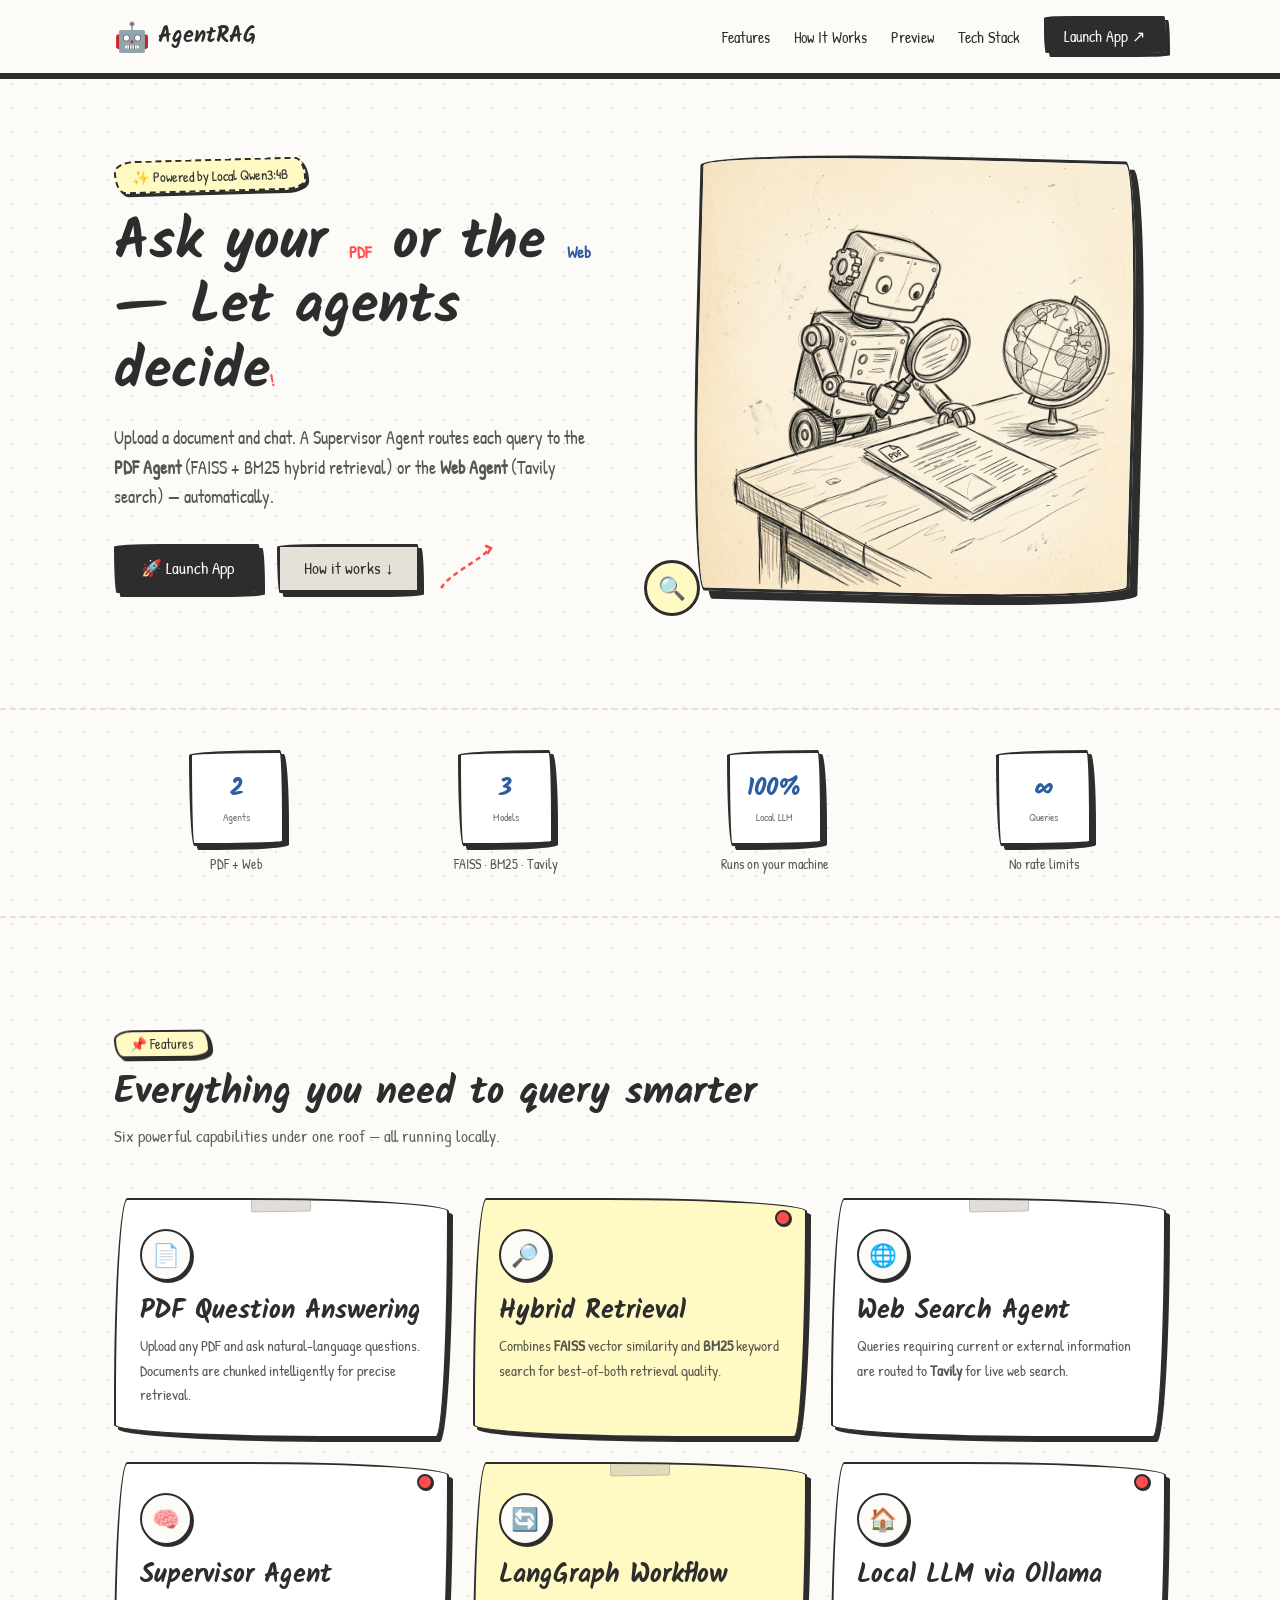
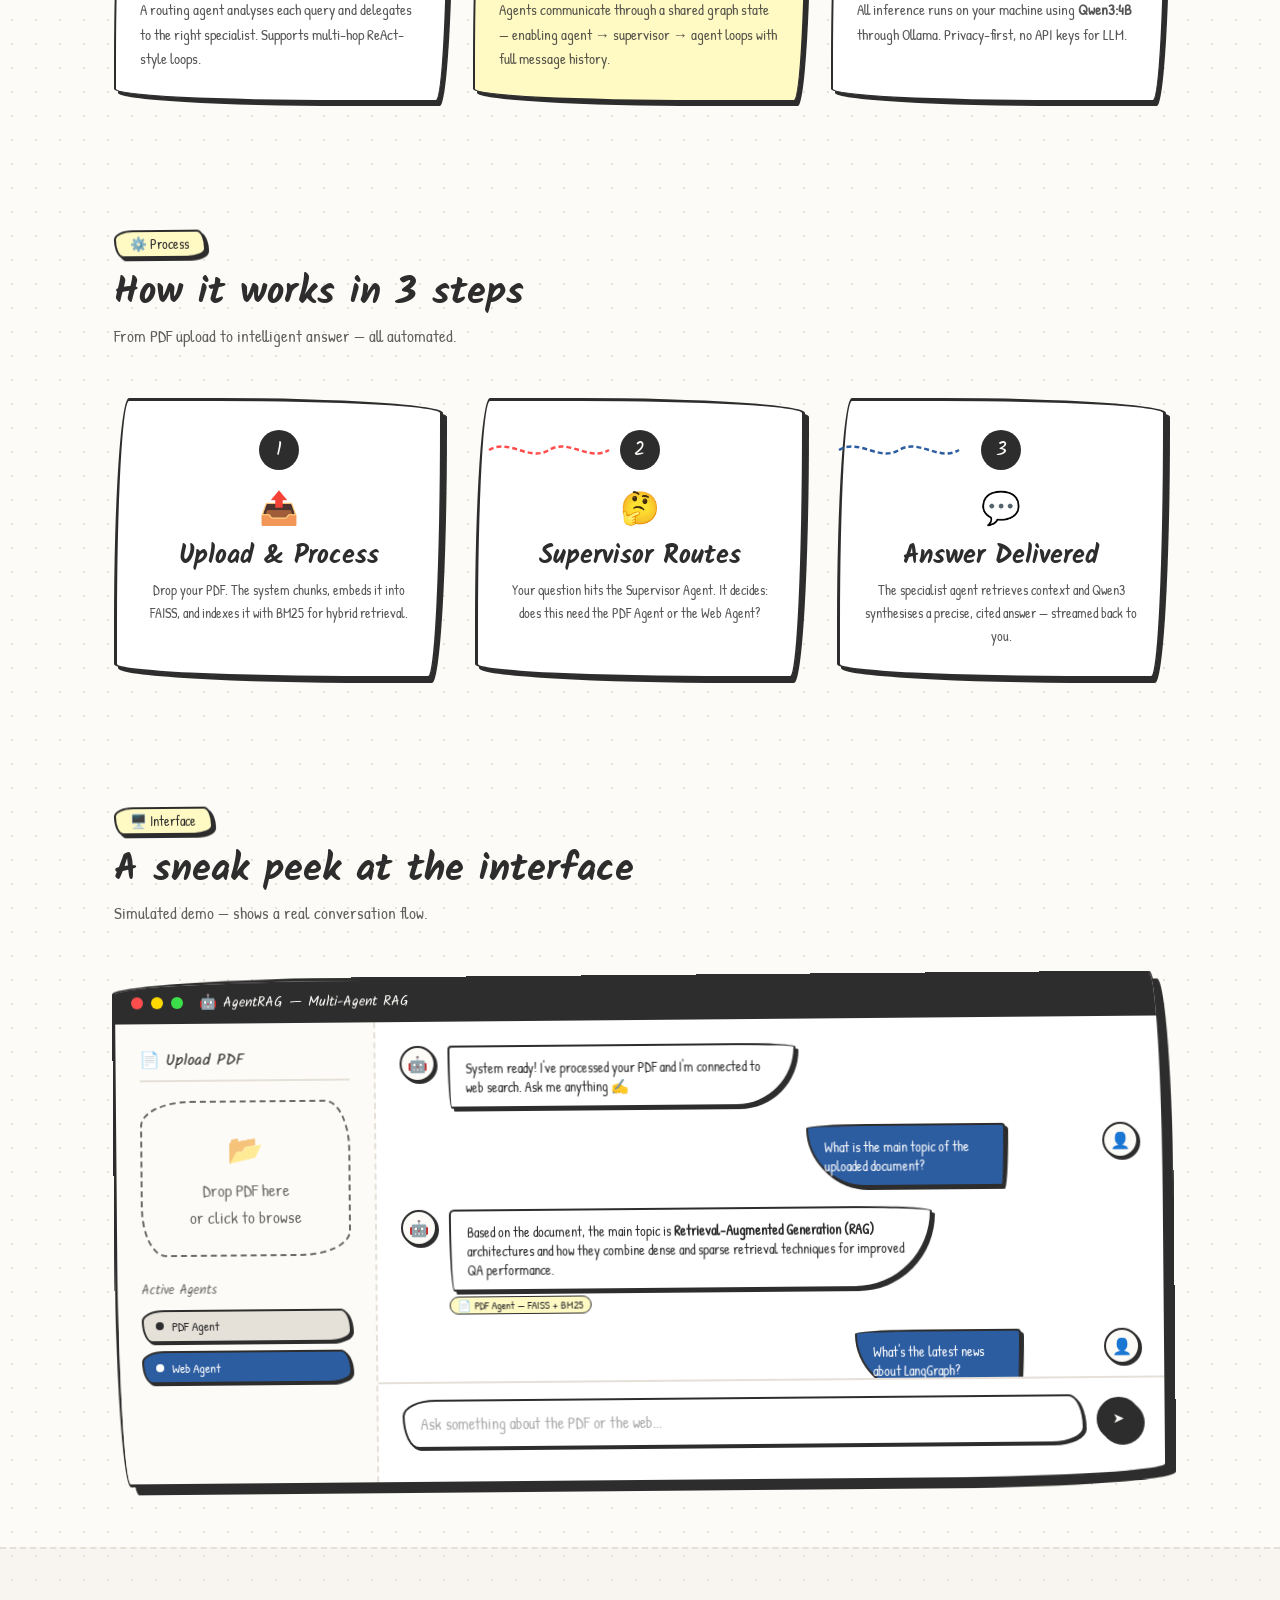
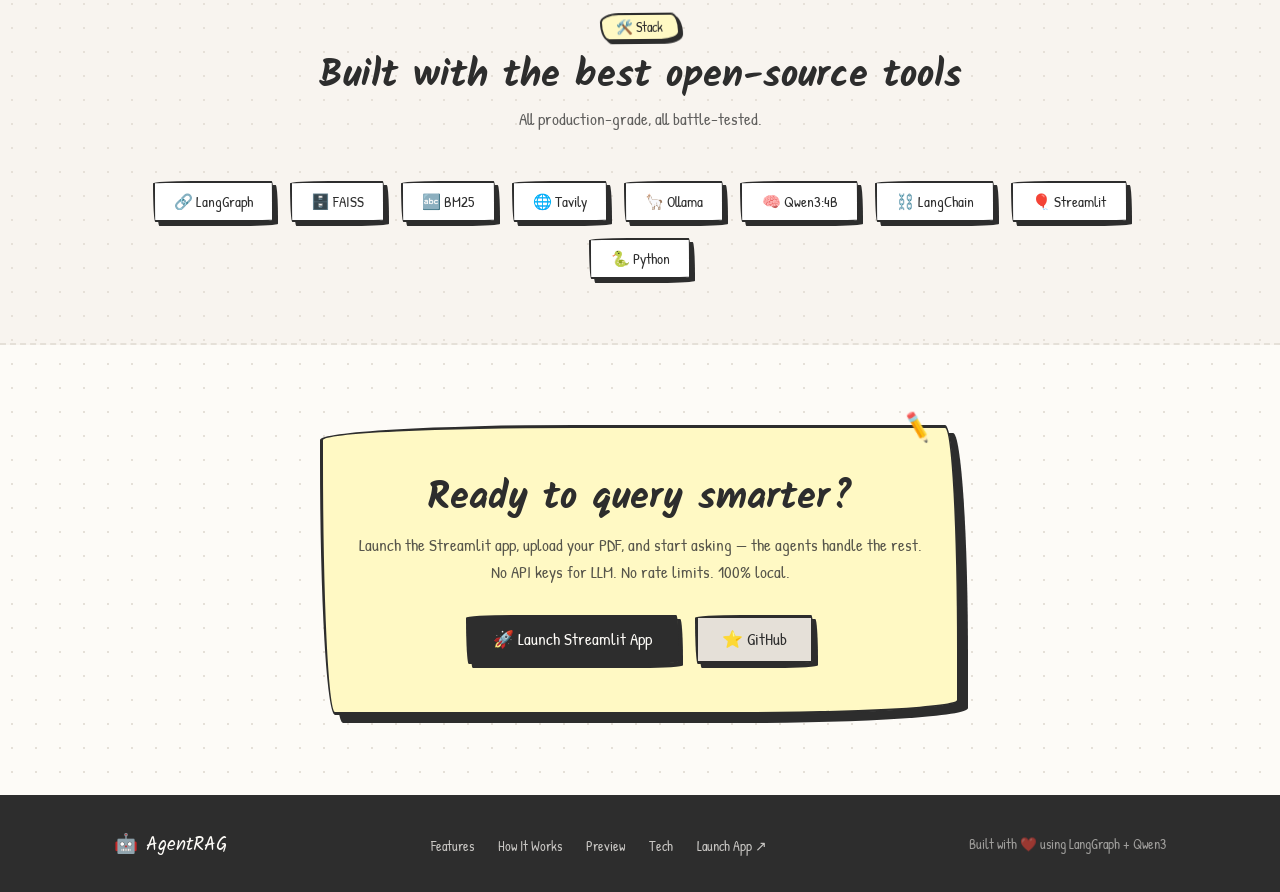
==== frontend/index.html @ d9d06c6b "adding frontend" ====
<!DOCTYPE html>
<html lang="en">
<head>
  <meta charset="UTF-8" />
  <meta name="viewport" content="width=device-width, initial-scale=1.0" />
  <title>Multi-Agent RAG — Ask Your PDF or the Web</title>
  <meta name="description" content="A multi-agent RAG system that routes your questions to a PDF Agent or Web Agent — powered by LangGraph, FAISS, BM25, Tavily, and Qwen3 running locally." />
  <link rel="icon" href="data:image/svg+xml,<svg xmlns=%22http://www.w3.org/2000/svg%22 viewBox=%220 0 100 100%22><text y=%22.9em%22 font-size=%2290%22>🤖</text></svg>" />
  <link rel="stylesheet" href="styles.css" />
</head>
<body>

  <!-- =====================================================
       NAV
  ====================================================== -->
  <header class="nav" role="banner">
    <div class="container">
      <div class="nav-inner">
        <a href="#" class="nav-logo" aria-label="Multi-Agent RAG home">
          <span class="nav-logo-icon" aria-hidden="true">🤖</span>
          <span class="nav-logo-text">AgentRAG</span>
        </a>

        <nav aria-label="Main navigation">
          <ul class="nav-links">
            <li><a href="#features">Features</a></li>
            <li><a href="#how-it-works">How It Works</a></li>
            <li><a href="#preview">Preview</a></li>
            <li><a href="#tech">Tech Stack</a></li>
            <li>
              <a href="http://localhost:8501" id="nav-launch-btn" class="nav-cta" target="_blank" rel="noopener">
                Launch App ↗
              </a>
            </li>
          </ul>
        </nav>
      </div>
    </div>
  </header>

  <main>

    <!-- =====================================================
         HERO
    ====================================================== -->
    <section class="hero" aria-labelledby="hero-heading">
      <div class="container">
        <div class="hero-grid">

          <!-- Left: Text -->
          <div>
            <div class="hero-badge" aria-label="Badge: Powered by Local LLM">
              ✨ Powered by Local Qwen3:4B
            </div>

            <h1 class="hero-title" id="hero-heading">
              Ask your
              <span class="accent-word">PDF</span>
              or the
              <span class="secondary-word">Web</span>
              — Let agents decide<span style="display:inline-block;transform:rotate(-10deg);color:var(--accent)">!</span>
            </h1>

            <p class="hero-subtitle">
              Upload a document and chat. A Supervisor Agent routes each query to the
              <strong>PDF Agent</strong> (FAISS + BM25 hybrid retrieval) or the
              <strong>Web Agent</strong> (Tavily search) — automatically.
            </p>

            <div class="hero-actions">
              <a href="http://localhost:8501" id="hero-launch-btn" class="btn btn-primary" target="_blank" rel="noopener">
                🚀 Launch App
              </a>
              <a href="#how-it-works" class="btn btn-secondary" id="hero-learn-btn">
                How it works ↓
              </a>

              <!-- Dashed arrow decoration (desktop only) -->
              <svg class="hero-arrow" width="60" height="50" viewBox="0 0 60 50" fill="none" aria-hidden="true">
                <path d="M5 45 C 15 30, 40 20, 55 5" stroke="#ff4d4d" stroke-width="2.5" stroke-dasharray="5 4" fill="none"/>
                <path d="M50 3 L55 5 L52 10" stroke="#ff4d4d" stroke-width="2.5" fill="none" stroke-linecap="round"/>
              </svg>
            </div>
          </div>

          <!-- Right: Illustration -->
          <div class="hero-img-wrap">
            <img
              src="assets/hero.jpg"
              alt="Sketch of a robot reading a PDF document next to a globe — representing the PDF and Web agents"
              class="hero-img"
              width="440"
              height="440"
              loading="eager"
            />
            <div class="hero-bounce" aria-hidden="true">🔍</div>
          </div>

        </div>
      </div>
    </section>

    <!-- =====================================================
         STATS
    ====================================================== -->
    <section class="stats-bar" aria-label="Key stats">
      <div class="container">
        <div class="stats-grid">

          <div class="stat-item">
            <div class="stat-bubble">
              <span class="stat-num">2</span>
              <span class="stat-label">Agents</span>
            </div>
            <p class="stat-desc">PDF + Web</p>
          </div>

          <div class="stat-item">
            <div class="stat-bubble">
              <span class="stat-num">3</span>
              <span class="stat-label">Models</span>
            </div>
            <p class="stat-desc">FAISS · BM25 · Tavily</p>
          </div>

          <div class="stat-item">
            <div class="stat-bubble">
              <span class="stat-num">100%</span>
              <span class="stat-label">Local LLM</span>
            </div>
            <p class="stat-desc">Runs on your machine</p>
          </div>

          <div class="stat-item">
            <div class="stat-bubble">
              <span class="stat-num">∞</span>
              <span class="stat-label">Queries</span>
            </div>
            <p class="stat-desc">No rate limits</p>
          </div>

        </div>
      </div>
    </section>

    <!-- =====================================================
         FEATURES
    ====================================================== -->
    <section class="features" id="features" aria-labelledby="features-heading">
      <div class="container">
        <div class="section-tag">📌 Features</div>
        <h2 class="section-heading" id="features-heading">Everything you need to query smarter</h2>
        <p class="section-sub">Six powerful capabilities under one roof — all running locally.</p>

        <div class="features-grid">

          <!-- Card 1: tape -->
          <article class="feature-card" id="feature-pdf">
            <div class="tape" aria-hidden="true"></div>
            <div class="feature-icon-wrap" aria-hidden="true">📄</div>
            <h3 class="feature-title">PDF Question Answering</h3>
            <p class="feature-desc">
              Upload any PDF and ask natural-language questions.
              Documents are chunked intelligently for precise retrieval.
            </p>
          </article>

          <!-- Card 2: tack, postit -->
          <article class="feature-card postit-card" id="feature-hybrid">
            <div class="tack" aria-hidden="true"></div>
            <div class="feature-icon-wrap" aria-hidden="true">🔎</div>
            <h3 class="feature-title">Hybrid Retrieval</h3>
            <p class="feature-desc">
              Combines <strong>FAISS</strong> vector similarity and
              <strong>BM25</strong> keyword search for best-of-both retrieval quality.
            </p>
          </article>

          <!-- Card 3: tape -->
          <article class="feature-card" id="feature-web">
            <div class="tape" aria-hidden="true"></div>
            <div class="feature-icon-wrap" aria-hidden="true">🌐</div>
            <h3 class="feature-title">Web Search Agent</h3>
            <p class="feature-desc">
              Queries requiring current or external information are routed to
              <strong>Tavily</strong> for live web search.
            </p>
          </article>

          <!-- Card 4: tack -->
          <article class="feature-card" id="feature-supervisor">
            <div class="tack" aria-hidden="true"></div>
            <div class="feature-icon-wrap" aria-hidden="true">🧠</div>
            <h3 class="feature-title">Supervisor Agent</h3>
            <p class="feature-desc">
              A routing agent analyses each query and delegates to the right specialist.
              Supports multi-hop ReAct-style loops.
            </p>
          </article>

          <!-- Card 5: tape, postit -->
          <article class="feature-card postit-card" id="feature-langgraph">
            <div class="tape" aria-hidden="true"></div>
            <div class="feature-icon-wrap" aria-hidden="true">🔄</div>
            <h3 class="feature-title">LangGraph Workflow</h3>
            <p class="feature-desc">
              Agents communicate through a shared graph state — enabling agent → supervisor → agent loops with full message history.
            </p>
          </article>

          <!-- Card 6: tack -->
          <article class="feature-card" id="feature-local">
            <div class="tack" aria-hidden="true"></div>
            <div class="feature-icon-wrap" aria-hidden="true">🏠</div>
            <h3 class="feature-title">Local LLM via Ollama</h3>
            <p class="feature-desc">
              All inference runs on your machine using <strong>Qwen3:4B</strong> through Ollama.
              Privacy-first, no API keys for LLM.
            </p>
          </article>

        </div>
      </div>
    </section>

    <!-- =====================================================
         HOW IT WORKS
    ====================================================== -->
    <section class="how-it-works" id="how-it-works" aria-labelledby="hiw-heading">
      <div class="container">
        <div class="section-tag">⚙️ Process</div>
        <h2 class="section-heading" id="hiw-heading">How it works in 3 steps</h2>
        <p class="section-sub">From PDF upload to intelligent answer — all automated.</p>

        <div style="position:relative;">

          <!-- SVG squiggle connectors (desktop) -->
          <svg class="steps-connector" style="position:absolute;top:38px;left:calc(33.33% + 24px);width:calc(33.33% - 48px);height:28px;overflow:visible;z-index:5;" aria-hidden="true">
            <path d="M0,14 C20,2 40,26 60,14 C80,2 100,26 120,14" stroke="#ff4d4d" stroke-width="2.5" fill="none" stroke-dasharray="5 3" />
          </svg>
          <svg class="steps-connector" style="position:absolute;top:38px;left:calc(66.66% + 24px);width:calc(33.33% - 48px);height:28px;overflow:visible;z-index:5;" aria-hidden="true">
            <path d="M0,14 C20,2 40,26 60,14 C80,2 100,26 120,14" stroke="#2d5da1" stroke-width="2.5" fill="none" stroke-dasharray="5 3" />
          </svg>

          <div class="steps-grid">

            <article class="step-card" id="step-1">
              <div class="step-num">1</div>
              <div class="step-icon" aria-hidden="true">📤</div>
              <h3 class="step-title">Upload & Process</h3>
              <p class="step-desc">
                Drop your PDF. The system chunks, embeds it into FAISS, and indexes it with BM25 for hybrid retrieval.
              </p>
            </article>

            <article class="step-card" id="step-2">
              <div class="step-num">2</div>
              <div class="step-icon" aria-hidden="true">🤔</div>
              <h3 class="step-title">Supervisor Routes</h3>
              <p class="step-desc">
                Your question hits the Supervisor Agent. It decides: does this need the PDF Agent or the Web Agent?
              </p>
            </article>

            <article class="step-card" id="step-3">
              <div class="step-num">3</div>
              <div class="step-icon" aria-hidden="true">💬</div>
              <h3 class="step-title">Answer Delivered</h3>
              <p class="step-desc">
                The specialist agent retrieves context and Qwen3 synthesises a precise, cited answer — streamed back to you.
              </p>
            </article>

          </div>
        </div>
      </div>
    </section>

    <!-- =====================================================
         APP PREVIEW (interactive chat demo)
    ====================================================== -->
    <section class="app-preview" id="preview" aria-labelledby="preview-heading">
      <div class="container">
        <div class="section-tag">🖥️ Interface</div>
        <h2 class="section-heading" id="preview-heading">A sneak peek at the interface</h2>
        <p class="section-sub">Simulated demo — shows a real conversation flow.</p>

        <div class="app-window" role="img" aria-label="App interface preview showing sidebar and chat area">

          <!-- Titlebar -->
          <div class="app-titlebar" aria-hidden="true">
            <div class="titlebar-dot red"></div>
            <div class="titlebar-dot yellow"></div>
            <div class="titlebar-dot green"></div>
            <span class="titlebar-label">🤖 AgentRAG — Multi-Agent RAG</span>
          </div>

          <!-- Body -->
          <div class="app-body">

            <!-- Sidebar -->
            <aside class="app-sidebar" aria-label="Sidebar">
              <div class="sidebar-heading">📄 Upload PDF</div>

              <div class="upload-zone" id="demo-upload-zone" role="button" tabindex="0" aria-label="Upload PDF demo zone">
                <span class="upload-zone-icon">📂</span>
                <span>Drop PDF here<br/>or click to browse</span>
              </div>

              <div style="margin-top:0.5rem;">
                <p style="font-size:0.8rem;opacity:0.7;margin-bottom:0.5rem;font-family:var(--font-heading);">Active Agents</p>
                <div class="agent-badge active" id="agent-pdf-badge">
                  <div class="agent-dot"></div> PDF Agent
                </div>
                <div class="agent-badge" id="agent-web-badge" style="margin-top:0.5rem;">
                  <div class="agent-dot"></div> Web Agent
                </div>
              </div>
            </aside>

            <!-- Chat -->
            <div class="chat-area">
              <div class="chat-messages" id="demo-chat-messages" aria-live="polite" aria-label="Demo chat messages">

                <!-- Static demo messages -->
                <div class="msg">
                  <div class="msg-avatar" aria-hidden="true">🤖</div>
                  <div>
                    <div class="msg-bubble">
                      System ready! I've processed your PDF and I'm connected to web search. Ask me anything ✍️
                    </div>
                  </div>
                </div>

                <div class="msg user-msg">
                  <div class="msg-avatar" aria-hidden="true">👤</div>
                  <div>
                    <div class="msg-bubble">What is the main topic of the uploaded document?</div>
                  </div>
                </div>

                <div class="msg" id="demo-reply-1">
                  <div class="msg-avatar" aria-hidden="true">🤖</div>
                  <div>
                    <div class="msg-bubble">
                      Based on the document, the main topic is <strong>Retrieval-Augmented Generation (RAG)</strong> architectures and how they combine dense and sparse retrieval techniques for improved QA performance.
                    </div>
                    <div class="msg-agent-tag">📄 PDF Agent — FAISS + BM25</div>
                  </div>
                </div>

                <div class="msg user-msg">
                  <div class="msg-avatar" aria-hidden="true">👤</div>
                  <div>
                    <div class="msg-bubble">What's the latest news about LangGraph?</div>
                  </div>
                </div>

                <div class="msg" id="demo-reply-2">
                  <div class="msg-avatar" aria-hidden="true">🤖</div>
                  <div>
                    <div class="msg-bubble" id="typing-bubble">
                      <span class="typing-dot"></span>
                      <span class="typing-dot"></span>
                      <span class="typing-dot"></span>
                    </div>
                  </div>
                </div>

              </div>

              <!-- Chat input -->
              <div class="chat-input-area">
                <input
                  id="demo-chat-input"
                  class="input"
                  type="text"
                  placeholder="Ask something about the PDF or the web..."
                  aria-label="Demo chat input"
                  autocomplete="off"
                />
                <button class="btn btn-primary btn-icon btn-sm" id="demo-send-btn" aria-label="Send message">
                  ➤
                </button>
              </div>
            </div>
          </div>

        </div>
      </div>
    </section>

    <!-- =====================================================
         TECH STACK
    ====================================================== -->
    <section class="tech-stack" id="tech" aria-labelledby="tech-heading">
      <div class="container" style="text-align:center;">
        <div class="section-tag">🛠️ Stack</div>
        <h2 class="section-heading" id="tech-heading">Built with the best open-source tools</h2>
        <p class="section-sub">All production-grade, all battle-tested.</p>

        <div class="tech-pills" role="list" aria-label="Technology stack">
          <div class="tech-pill" role="listitem" id="tech-langgraph">🔗 LangGraph</div>
          <div class="tech-pill" role="listitem" id="tech-faiss">🗄️ FAISS</div>
          <div class="tech-pill" role="listitem" id="tech-bm25">🔤 BM25</div>
          <div class="tech-pill" role="listitem" id="tech-tavily">🌐 Tavily</div>
          <div class="tech-pill" role="listitem" id="tech-ollama">🦙 Ollama</div>
          <div class="tech-pill" role="listitem" id="tech-qwen">🧠 Qwen3:4B</div>
          <div class="tech-pill" role="listitem" id="tech-langchain">⛓️ LangChain</div>
          <div class="tech-pill" role="listitem" id="tech-streamlit">🎈 Streamlit</div>
          <div class="tech-pill" role="listitem" id="tech-python">🐍 Python</div>
        </div>
      </div>
    </section>

    <!-- =====================================================
         CTA
    ====================================================== -->
    <section class="cta-section" id="cta" aria-labelledby="cta-heading">
      <div class="container" style="display:flex;justify-content:center;">
        <div class="cta-box">
          <div class="cta-scribble" aria-hidden="true">✏️</div>
          <h2 id="cta-heading">Ready to query smarter?</h2>
          <p>
            Launch the Streamlit app, upload your PDF, and start asking — the agents handle the rest.
            No API keys for LLM. No rate limits. 100% local.
          </p>
          <div style="display:flex;gap:1rem;flex-wrap:wrap;justify-content:center;">
            <a href="http://localhost:8501" id="cta-launch-btn" class="btn btn-primary" target="_blank" rel="noopener">
              🚀 Launch Streamlit App
            </a>
            <a href="https://github.com" id="cta-github-btn" class="btn btn-secondary" target="_blank" rel="noopener">
              ⭐ GitHub
            </a>
          </div>
        </div>
      </div>
    </section>

  </main>

  <!-- =====================================================
       FOOTER
  ====================================================== -->
  <footer class="footer" role="contentinfo">
    <div class="container">
      <div class="footer-inner">
        <a href="#" class="footer-brand">🤖 AgentRAG</a>

        <ul class="footer-links" aria-label="Footer navigation">
          <li><a href="#features">Features</a></li>
          <li><a href="#how-it-works">How It Works</a></li>
          <li><a href="#preview">Preview</a></li>
          <li><a href="#tech">Tech</a></li>
          <li><a href="http://localhost:8501" target="_blank" rel="noopener">Launch App ↗</a></li>
        </ul>

        <p class="footer-copy">Built with ❤️ using LangGraph + Qwen3</p>
      </div>
    </div>
  </footer>

  <script src="app.js"></script>
</body>
</html>
---- frontend/styles.css ----
/* ============================================================
   MULTI-AGENT RAG — Hand-Drawn Design System
   styles.css
   ============================================================ */

@import url('https://fonts.googleapis.com/css2?family=Kalam:wght@400;700&family=Patrick+Hand&display=swap');

/* ============================================================
   Design Tokens
   ============================================================ */
:root {
  --bg:           #fdfbf7;
  --fg:           #2d2d2d;
  --muted:        #e5e0d8;
  --accent:       #ff4d4d;
  --border:       #2d2d2d;
  --secondary:    #2d5da1;
  --postit:       #fff9c4;
  --white:        #ffffff;
  --shadow-sm:    4px 4px 0px 0px #2d2d2d;
  --shadow-md:    6px 6px 0px 0px #2d2d2d;
  --shadow-lg:    8px 8px 0px 0px #2d2d2d;
  --shadow-blue:  4px 4px 0px 0px #2d5da1;
  --radius-wobbly: 255px 15px 225px 15px / 15px 225px 15px 255px;
  --radius-wobbly-md: 15px 225px 15px 255px / 225px 15px 255px 15px;
  --radius-wobbly-alt: 50px 25px 50px 25px / 25px 50px 25px 50px;
  --font-heading: 'Kalam', cursive;
  --font-body:    'Patrick Hand', cursive;
  --transition:   transform 100ms ease, box-shadow 100ms ease, background-color 100ms ease;
}

/* ============================================================
   Reset & Base
   ============================================================ */
*, *::before, *::after {
  box-sizing: border-box;
  margin: 0;
  padding: 0;
}

html { scroll-behavior: smooth; }

body {
  font-family: var(--font-body);
  background-color: var(--bg);
  background-image: radial-gradient(#e5e0d8 1px, transparent 1px);
  background-size: 24px 24px;
  color: var(--fg);
  min-height: 100vh;
  overflow-x: hidden;
}

/* ============================================================
   Typography
   ============================================================ */
h1, h2, h3, h4 {
  font-family: var(--font-heading);
  font-weight: 700;
  line-height: 1.15;
  color: var(--fg);
}

h1 { font-size: clamp(2.2rem, 5vw, 3.5rem); }
h2 { font-size: clamp(1.6rem, 3.5vw, 2.4rem); }
h3 { font-size: clamp(1.2rem, 2.5vw, 1.6rem); }

p, input, textarea, button, label, span {
  font-family: var(--font-body);
  font-size: 1.05rem;
  line-height: 1.6;
}

/* ============================================================
   Layout
   ============================================================ */
.container {
  max-width: 1100px;
  margin: 0 auto;
  padding: 0 1.5rem;
}

/* ============================================================
   Navigation
   ============================================================ */
.nav {
  position: sticky;
  top: 0;
  z-index: 100;
  background: var(--bg);
  border-bottom: 3px solid var(--border);
  box-shadow: 0 3px 0 0 var(--border);
  padding: 0.85rem 0;
}

.nav-inner {
  display: flex;
  align-items: center;
  justify-content: space-between;
  gap: 1rem;
}

.nav-logo {
  display: flex;
  align-items: center;
  gap: 0.5rem;
  text-decoration: none;
}

.nav-logo-icon {
  font-size: 1.8rem;
  display: inline-block;
  animation: wobble 3s ease-in-out infinite;
}

.nav-logo-text {
  font-family: var(--font-heading);
  font-size: 1.4rem;
  font-weight: 700;
  color: var(--fg);
}

.nav-links {
  display: flex;
  align-items: center;
  gap: 1.5rem;
  list-style: none;
}

.nav-links a {
  font-family: var(--font-body);
  color: var(--fg);
  text-decoration: none;
  font-size: 1rem;
  position: relative;
  padding-bottom: 2px;
  transition: color 100ms ease;
}

.nav-links a::after {
  content: '';
  position: absolute;
  bottom: 0;
  left: 0;
  width: 0;
  height: 2px;
  background: var(--accent);
  transition: width 150ms ease;
  border-radius: 2px;
}

.nav-links a:hover { color: var(--accent); }
.nav-links a:hover::after { width: 100%; }

.nav-cta {
  background: var(--fg);
  color: var(--bg) !important;
  border: 3px solid var(--fg);
  border-radius: var(--radius-wobbly);
  padding: 0.4rem 1.1rem;
  font-family: var(--font-body);
  cursor: pointer;
  box-shadow: var(--shadow-sm);
  transition: var(--transition);
  text-decoration: none;
  font-size: 0.95rem;
}

.nav-cta:hover {
  background: var(--accent) !important;
  color: var(--white) !important;
  border-color: var(--accent);
  box-shadow: 2px 2px 0px 0px var(--fg) !important;
  transform: translate(2px, 2px);
}

/* ============================================================
   Hero Section
   ============================================================ */
.hero {
  padding: 5rem 0 4rem;
  position: relative;
  overflow: hidden;
}

.hero-grid {
  display: grid;
  grid-template-columns: 1fr 1fr;
  align-items: center;
  gap: 3rem;
}

.hero-badge {
  display: inline-block;
  background: var(--postit);
  border: 2px dashed var(--fg);
  border-radius: var(--radius-wobbly-alt);
  padding: 0.3rem 1rem;
  font-size: 0.9rem;
  transform: rotate(-1.5deg);
  margin-bottom: 1.2rem;
  box-shadow: 3px 3px 0px 0px var(--fg);
}

.hero-title { margin-bottom: 1.2rem; }

.hero-title .accent-word {
  color: var(--accent);
  display: inline-block;
  transform: rotate(-1deg);
}

.hero-title .secondary-word {
  color: var(--secondary);
  display: inline-block;
  transform: rotate(0.5deg);
}

.hero-subtitle {
  font-size: 1.15rem;
  opacity: 0.8;
  margin-bottom: 2rem;
  max-width: 480px;
}

.hero-actions {
  display: flex;
  gap: 1rem;
  flex-wrap: wrap;
  align-items: center;
  position: relative;
}

.hero-img-wrap {
  position: relative;
  display: flex;
  justify-content: center;
}

.hero-img {
  width: 100%;
  max-width: 440px;
  border: 3px solid var(--fg);
  border-radius: var(--radius-wobbly);
  box-shadow: var(--shadow-lg);
  transform: rotate(1.5deg);
  transition: transform 300ms ease;
}

.hero-img:hover { transform: rotate(0deg) scale(1.02); }

.hero-bounce {
  position: absolute;
  bottom: -20px;
  left: -20px;
  width: 56px;
  height: 56px;
  background: var(--postit);
  border: 3px solid var(--fg);
  border-radius: 50%;
  animation: bounce 3s ease-in-out infinite;
  display: none;
  font-size: 1.4rem;
  align-items: center;
  justify-content: center;
}

@media (min-width: 768px) {
  .hero-bounce {
    display: flex;
  }
}

/* ============================================================
   Stats Bar
   ============================================================ */
.stats-bar {
  padding: 2.5rem 0;
  border-top: 2px dashed var(--muted);
  border-bottom: 2px dashed var(--muted);
  margin: 3rem 0;
}

.stats-grid {
  display: grid;
  grid-template-columns: repeat(2, 1fr);
  gap: 1.5rem;
}

@media (min-width: 640px) {
  .stats-grid { grid-template-columns: repeat(4, 1fr); }
}

.stat-item { text-align: center; }

.stat-bubble {
  display: inline-flex;
  flex-direction: column;
  align-items: center;
  justify-content: center;
  width: 96px;
  height: 96px;
  background: var(--white);
  border: 3px solid var(--fg);
  border-radius: 255px 15px 200px 15px / 15px 200px 15px 255px;
  box-shadow: var(--shadow-sm);
  margin-bottom: 0.5rem;
  transition: var(--transition);
}

.stat-bubble:hover {
  transform: translate(2px, 2px);
  box-shadow: 2px 2px 0px 0px var(--fg);
}

.stat-num {
  font-family: var(--font-heading);
  font-size: 1.5rem;
  font-weight: 700;
  color: var(--secondary);
}

.stat-label { font-size: 0.7rem; opacity: 0.65; }
.stat-desc  { font-size: 0.85rem; opacity: 0.8; }

/* ============================================================
   Sections Common
   ============================================================ */
.features, .how-it-works, .app-preview, .cta-section { padding: 4rem 0; }

.section-tag {
  display: inline-block;
  background: var(--postit);
  border: 2px solid var(--fg);
  border-radius: var(--radius-wobbly-alt);
  padding: 0.2rem 0.9rem;
  font-size: 0.85rem;
  transform: rotate(-0.5deg);
  margin-bottom: 0.8rem;
  box-shadow: 3px 3px 0 0 var(--fg);
}

.section-heading { margin-bottom: 0.5rem; }
.section-sub { opacity: 0.75; font-size: 1.05rem; margin-bottom: 3rem; }

/* ============================================================
   Feature Cards
   ============================================================ */
.features-grid {
  display: grid;
  grid-template-columns: 1fr;
  gap: 1.5rem;
}

@media (min-width: 640px) { .features-grid { grid-template-columns: repeat(2, 1fr); } }
@media (min-width: 900px) { .features-grid { grid-template-columns: repeat(3, 1fr); } }

.feature-card {
  background: var(--white);
  border: 2px solid var(--fg);
  border-radius: var(--radius-wobbly-md);
  padding: 1.8rem 1.5rem;
  box-shadow: var(--shadow-sm);
  position: relative;
  transition: var(--transition);
  overflow: hidden;
}

.feature-card:nth-child(even) { transform: rotate(0.5deg); }
.feature-card:nth-child(odd)  { transform: rotate(-0.5deg); }

.feature-card:hover {
  transform: rotate(0deg) translate(-2px, -2px);
  box-shadow: var(--shadow-md);
}

.tape {
  position: absolute;
  top: -6px;
  left: 50%;
  transform: translateX(-50%) rotate(-1deg);
  width: 60px;
  height: 18px;
  background: rgba(200, 195, 185, 0.55);
  border: 1px solid rgba(45, 45, 45, 0.2);
  border-radius: 2px;
  pointer-events: none;
}

.tack {
  position: absolute;
  top: 10px;
  right: 14px;
  width: 16px;
  height: 16px;
  background: var(--accent);
  border: 2px solid var(--fg);
  border-radius: 50%;
  box-shadow: 1px 1px 0 0 var(--fg);
}

.feature-icon-wrap {
  display: inline-flex;
  align-items: center;
  justify-content: center;
  width: 52px;
  height: 52px;
  border: 2px solid var(--fg);
  border-radius: 50%;
  margin-bottom: 1rem;
  background: var(--bg);
  box-shadow: 2px 2px 0 0 var(--fg);
  font-size: 1.4rem;
}

.feature-card.postit-card { background: var(--postit); }

.feature-title { margin-bottom: 0.5rem; }
.feature-desc  { font-size: 0.95rem; opacity: 0.8; }

/* ============================================================
   How It Works — Steps
   ============================================================ */
.steps-grid {
  display: grid;
  grid-template-columns: 1fr;
  gap: 2rem;
  position: relative;
}

@media (min-width: 768px) {
  .steps-grid { grid-template-columns: repeat(3, 1fr); }
}

.step-card {
  background: var(--white);
  border: 3px solid var(--fg);
  border-radius: 15px 225px 15px 255px / 225px 15px 255px 15px;
  padding: 1.8rem 1.5rem;
  box-shadow: var(--shadow-sm);
  text-align: center;
  transition: var(--transition);
}

.step-card:hover {
  transform: translateY(-3px);
  box-shadow: var(--shadow-md);
}

.step-num {
  display: inline-flex;
  align-items: center;
  justify-content: center;
  width: 40px;
  height: 40px;
  background: var(--fg);
  color: var(--bg);
  font-family: var(--font-heading);
  font-size: 1.2rem;
  border-radius: 50%;
  margin-bottom: 1rem;
}

.step-icon  { font-size: 2rem; margin-bottom: 0.8rem; }
.step-title { margin-bottom: 0.4rem; }
.step-desc  { font-size: 0.9rem; opacity: 0.8; }

/* Step connector SVG */
.steps-connector {
  display: none;
}

@media (min-width: 768px) {
  .steps-connector { display: block; }
}

/* ============================================================
   App Preview / Chat Demo
   ============================================================ */
.app-window {
  background: var(--white);
  border: 3px solid var(--fg);
  border-radius: var(--radius-wobbly);
  box-shadow: var(--shadow-lg);
  overflow: hidden;
  transform: rotate(-0.5deg);
}

.app-titlebar {
  background: var(--fg);
  padding: 0.6rem 1rem;
  display: flex;
  align-items: center;
  gap: 0.5rem;
}

.titlebar-dot {
  width: 12px;
  height: 12px;
  border-radius: 50%;
}

.titlebar-dot.red    { background: #ff4d4d; }
.titlebar-dot.yellow { background: #ffd900; }
.titlebar-dot.green  { background: #3cde4a; }

.titlebar-label {
  font-family: var(--font-heading);
  color: var(--bg);
  font-size: 0.9rem;
  margin-left: 0.5rem;
}

.app-body {
  display: grid;
  grid-template-columns: 260px 1fr;
  min-height: 460px;
}

@media (max-width: 640px) {
  .app-body         { grid-template-columns: 1fr; }
  .app-sidebar      { display: none; }
}

.app-sidebar {
  border-right: 2px dashed var(--muted);
  padding: 1.5rem;
  background: var(--bg);
  display: flex;
  flex-direction: column;
  gap: 1rem;
}

.sidebar-heading {
  font-family: var(--font-heading);
  font-size: 1rem;
  border-bottom: 2px solid var(--muted);
  padding-bottom: 0.4rem;
  margin-bottom: 0.2rem;
}

.upload-zone {
  border: 2px dashed var(--fg);
  border-radius: var(--radius-wobbly-alt);
  padding: 1.5rem;
  text-align: center;
  font-size: 0.85rem;
  opacity: 0.7;
  cursor: pointer;
  transition: var(--transition);
}

.upload-zone:hover {
  opacity: 1;
  background: var(--postit);
  box-shadow: var(--shadow-sm);
}

.upload-zone-icon { font-size: 1.8rem; display: block; margin-bottom: 0.3rem; }

.agent-badge {
  display: flex;
  align-items: center;
  gap: 0.5rem;
  background: var(--muted);
  border: 2px solid var(--fg);
  border-radius: var(--radius-wobbly-alt);
  padding: 0.35rem 0.75rem;
  font-size: 0.82rem;
  font-family: var(--font-body);
  box-shadow: 2px 2px 0 0 var(--fg);
}

.agent-badge.active {
  background: var(--secondary);
  color: var(--white);
}

.agent-dot {
  width: 8px;
  height: 8px;
  border-radius: 50%;
  background: var(--fg);
  flex-shrink: 0;
}

.agent-badge.active .agent-dot { background: var(--white); }

.chat-area {
  display: flex;
  flex-direction: column;
}

.chat-messages {
  flex: 1;
  padding: 1.5rem;
  display: flex;
  flex-direction: column;
  gap: 1.2rem;
  overflow-y: auto;
  max-height: 360px;
}

.msg {
  display: flex;
  gap: 0.75rem;
  align-items: flex-start;
  animation: fadeSlideUp 0.4s ease;
}

.msg.user-msg { flex-direction: row-reverse; }

.msg-avatar {
  width: 36px;
  height: 36px;
  border: 2px solid var(--fg);
  border-radius: 50%;
  display: flex;
  align-items: center;
  justify-content: center;
  font-size: 1rem;
  background: var(--bg);
  flex-shrink: 0;
  box-shadow: 2px 2px 0 0 var(--fg);
}

.msg-bubble {
  background: var(--white);
  border: 2px solid var(--fg);
  border-radius: 15px 225px 225px 15px / 15px 15px 225px 225px;
  padding: 0.65rem 1rem;
  max-width: 70%;
  font-size: 0.9rem;
  box-shadow: 3px 3px 0 0 var(--fg);
}

.msg.user-msg .msg-bubble {
  background: var(--secondary);
  color: var(--white);
  border-radius: 225px 15px 15px 225px / 15px 15px 225px 225px;
}

.msg-agent-tag {
  font-size: 0.68rem;
  background: var(--postit);
  border: 1.5px solid var(--fg);
  border-radius: 20px;
  padding: 1px 7px;
  margin-top: 0.3rem;
  display: inline-block;
  color: var(--fg);
}

.chat-input-area {
  border-top: 2px solid var(--muted);
  padding: 1rem 1.5rem;
  display: flex;
  gap: 0.75rem;
  align-items: center;
}

/* ============================================================
   Buttons
   ============================================================ */
.btn {
  display: inline-flex;
  align-items: center;
  gap: 0.4rem;
  font-family: var(--font-body);
  font-size: 1.05rem;
  padding: 0.65rem 1.5rem;
  border: 3px solid var(--fg);
  border-radius: var(--radius-wobbly);
  background: var(--white);
  color: var(--fg);
  cursor: pointer;
  box-shadow: var(--shadow-sm);
  transition: var(--transition);
  text-decoration: none;
  white-space: nowrap;
}

.btn:hover {
  background: var(--accent);
  color: var(--white);
  box-shadow: 2px 2px 0px 0px var(--fg);
  transform: translate(2px, 2px);
}

.btn:active {
  box-shadow: none;
  transform: translate(4px, 4px);
}

.btn-primary {
  background: var(--fg);
  color: var(--bg);
}

.btn-primary:hover {
  background: var(--accent);
  color: var(--white);
}

.btn-secondary {
  background: var(--muted);
}

.btn-secondary:hover {
  background: var(--secondary);
  color: var(--white);
}

.btn-sm {
  font-size: 0.88rem;
  padding: 0.4rem 1rem;
  border-width: 2px;
}

.btn-icon {
  display: inline-flex;
  align-items: center;
  justify-content: center;
  width: 44px;
  height: 44px;
  padding: 0;
  border-radius: 50%;
  flex-shrink: 0;
}

/* ============================================================
   Input
   ============================================================ */
.input {
  font-family: var(--font-body);
  font-size: 1rem;
  background: var(--white);
  border: 2px solid var(--fg);
  border-radius: var(--radius-wobbly-alt);
  padding: 0.6rem 1rem;
  width: 100%;
  color: var(--fg);
  outline: none;
  box-shadow: 2px 2px 0 0 var(--fg);
  transition: border-color 150ms ease, box-shadow 150ms ease;
}

.input::placeholder { color: rgba(45, 45, 45, 0.4); }

.input:focus {
  border-color: var(--secondary);
  box-shadow: 2px 2px 0 0 var(--secondary), 0 0 0 3px rgba(45,93,161,0.15);
}

/* ============================================================
   Tech Stack
   ============================================================ */
.tech-stack {
  padding: 4rem 0;
  background: rgba(229, 224, 216, 0.25);
  border-top: 2px dashed var(--muted);
  border-bottom: 2px dashed var(--muted);
}

.tech-pills {
  display: flex;
  flex-wrap: wrap;
  gap: 1rem;
  justify-content: center;
  margin-top: 2.5rem;
}

.tech-pill {
  background: var(--white);
  border: 2px solid var(--fg);
  border-radius: var(--radius-wobbly);
  padding: 0.5rem 1.2rem;
  font-size: 0.95rem;
  box-shadow: var(--shadow-sm);
  display: flex;
  align-items: center;
  gap: 0.4rem;
  transition: var(--transition);
}

.tech-pill:nth-child(even) { transform: rotate(0.5deg); }
.tech-pill:nth-child(odd)  { transform: rotate(-0.5deg); }

.tech-pill:hover {
  transform: translate(-2px, -2px) rotate(0deg);
  box-shadow: var(--shadow-md);
}

/* ============================================================
   CTA Section
   ============================================================ */
.cta-section {
  padding: 5rem 0;
  text-align: center;
}

.cta-box {
  background: var(--postit);
  border: 3px solid var(--fg);
  border-radius: var(--radius-wobbly);
  padding: 3rem 2rem;
  box-shadow: var(--shadow-lg);
  position: relative;
  display: inline-block;
  width: 100%;
  max-width: 640px;
}

.cta-scribble {
  position: absolute;
  top: -18px;
  right: 24px;
  font-size: 1.5rem;
  transform: rotate(15deg);
}

.cta-box h2 { margin-bottom: 0.75rem; }
.cta-box p  { opacity: 0.8; margin-bottom: 1.8rem; }

/* ============================================================
   Footer
   ============================================================ */
.footer {
  border-top: 3px solid var(--fg);
  background: var(--fg);
  color: var(--bg);
  padding: 2rem 0;
}

.footer-inner {
  display: flex;
  flex-direction: column;
  gap: 1rem;
  align-items: center;
  text-align: center;
}

@media (min-width: 640px) {
  .footer-inner {
    flex-direction: row;
    justify-content: space-between;
    text-align: left;
  }
}

.footer-brand {
  font-family: var(--font-heading);
  font-size: 1.2rem;
  color: var(--bg);
  text-decoration: none;
}

.footer-links {
  display: flex;
  gap: 1.5rem;
  list-style: none;
  flex-wrap: wrap;
  justify-content: center;
}

.footer-links a {
  color: rgba(253,251,247,0.75);
  text-decoration: none;
  font-size: 0.9rem;
  transition: color 100ms;
}

.footer-links a:hover {
  color: var(--bg);
  text-decoration: line-through;
}

.footer-copy { font-size: 0.85rem; opacity: 0.55; }

/* ============================================================
   Animations
   ============================================================ */
@keyframes wobble {
  0%, 100% { transform: rotate(-3deg); }
  50%       { transform: rotate(3deg); }
}

@keyframes bounce {
  0%, 100% { transform: translateY(0); }
  50%       { transform: translateY(-12px); }
}

@keyframes fadeSlideUp {
  from { opacity: 0; transform: translateY(16px); }
  to   { opacity: 1; transform: translateY(0); }
}

@keyframes typing {
  0%, 60%, 100% { opacity: 0.3; }
  30%           { opacity: 1; }
}

.typing-dot {
  display: inline-block;
  width: 6px;
  height: 6px;
  background: var(--fg);
  border-radius: 50%;
  animation: typing 1.2s ease-in-out infinite;
  margin-right: 2px;
}

.typing-dot:nth-child(2) { animation-delay: 0.2s; }
.typing-dot:nth-child(3) { animation-delay: 0.4s; }

/* ============================================================
   Scrollbar
   ============================================================ */
::-webkit-scrollbar { width: 6px; }
::-webkit-scrollbar-track { background: var(--muted); }
::-webkit-scrollbar-thumb { background: var(--fg); border-radius: 3px; }

/* ============================================================
   Responsive
   ============================================================ */
@media (max-width: 768px) {
  .hero-grid { grid-template-columns: 1fr; gap: 2rem; }
  .hero-img-wrap { order: -1; }
  .hero-img { max-width: 280px; }
  .nav-links { display: none; }
}
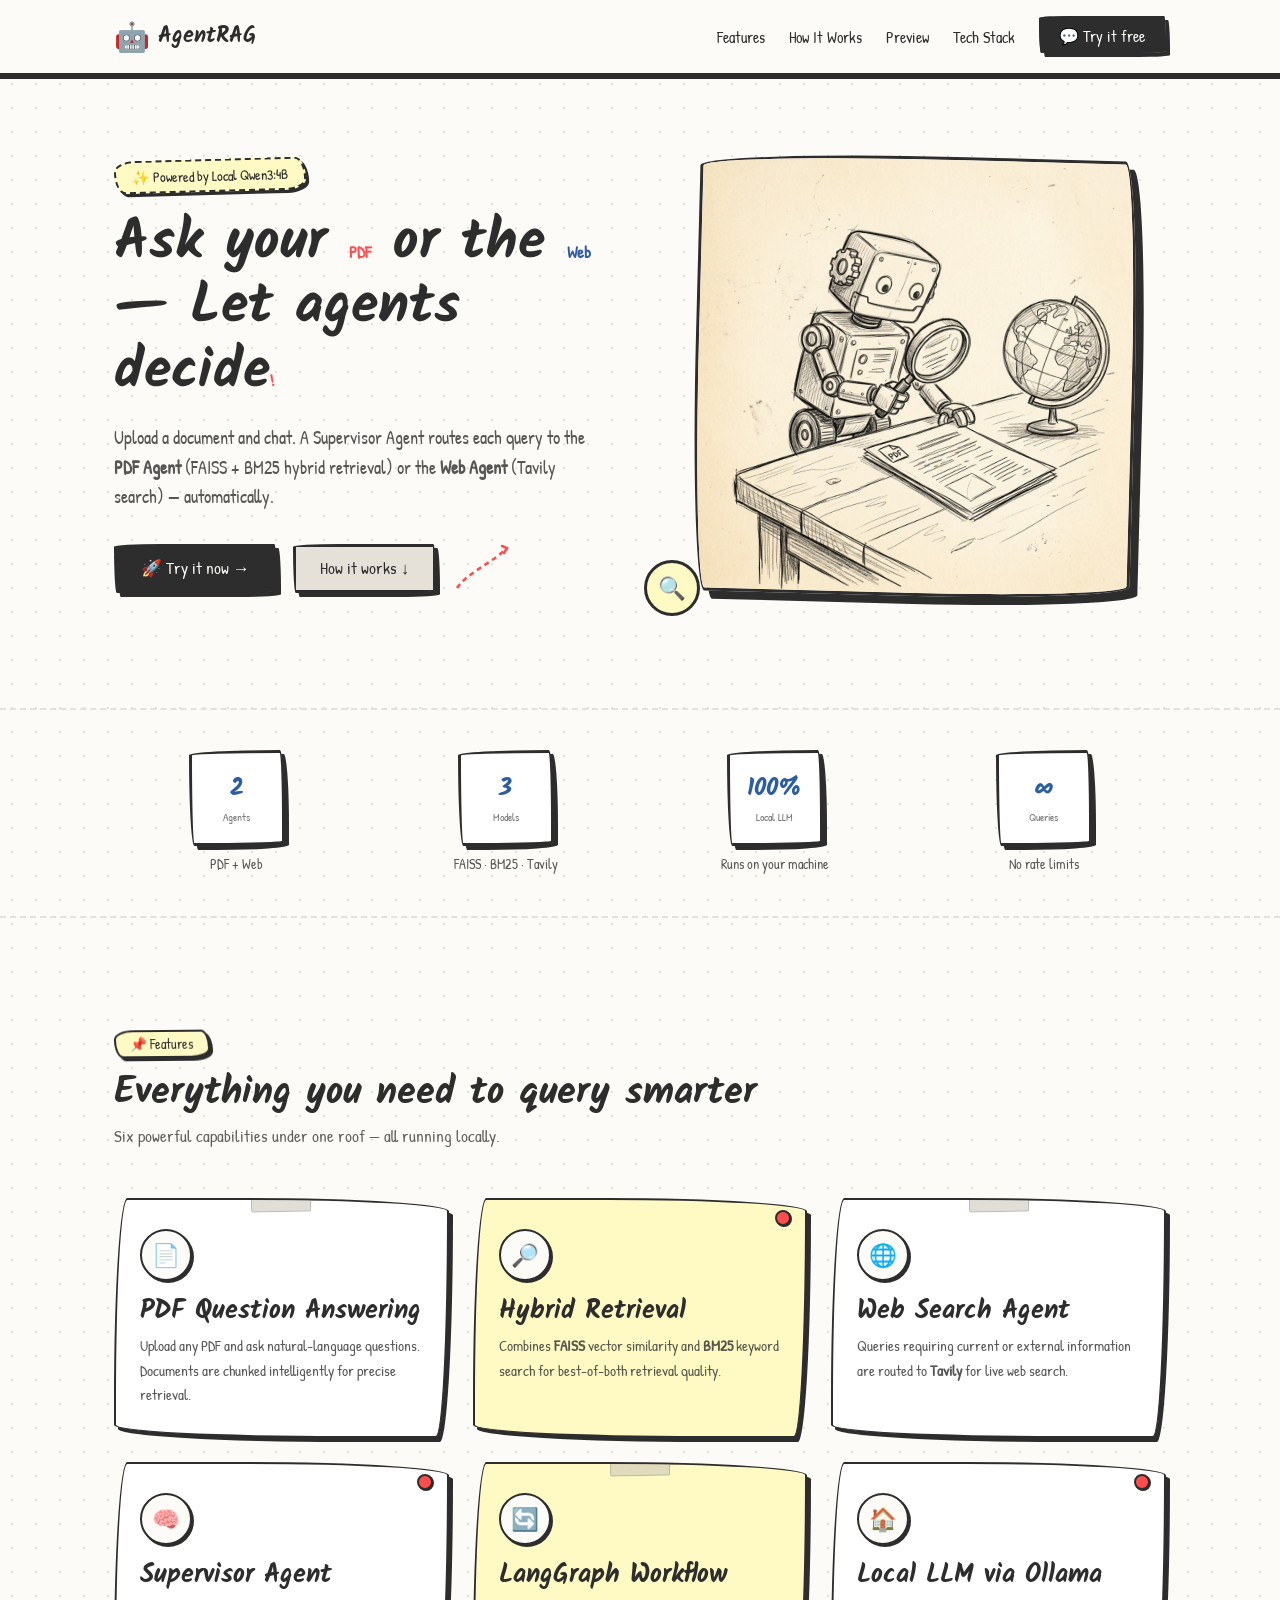
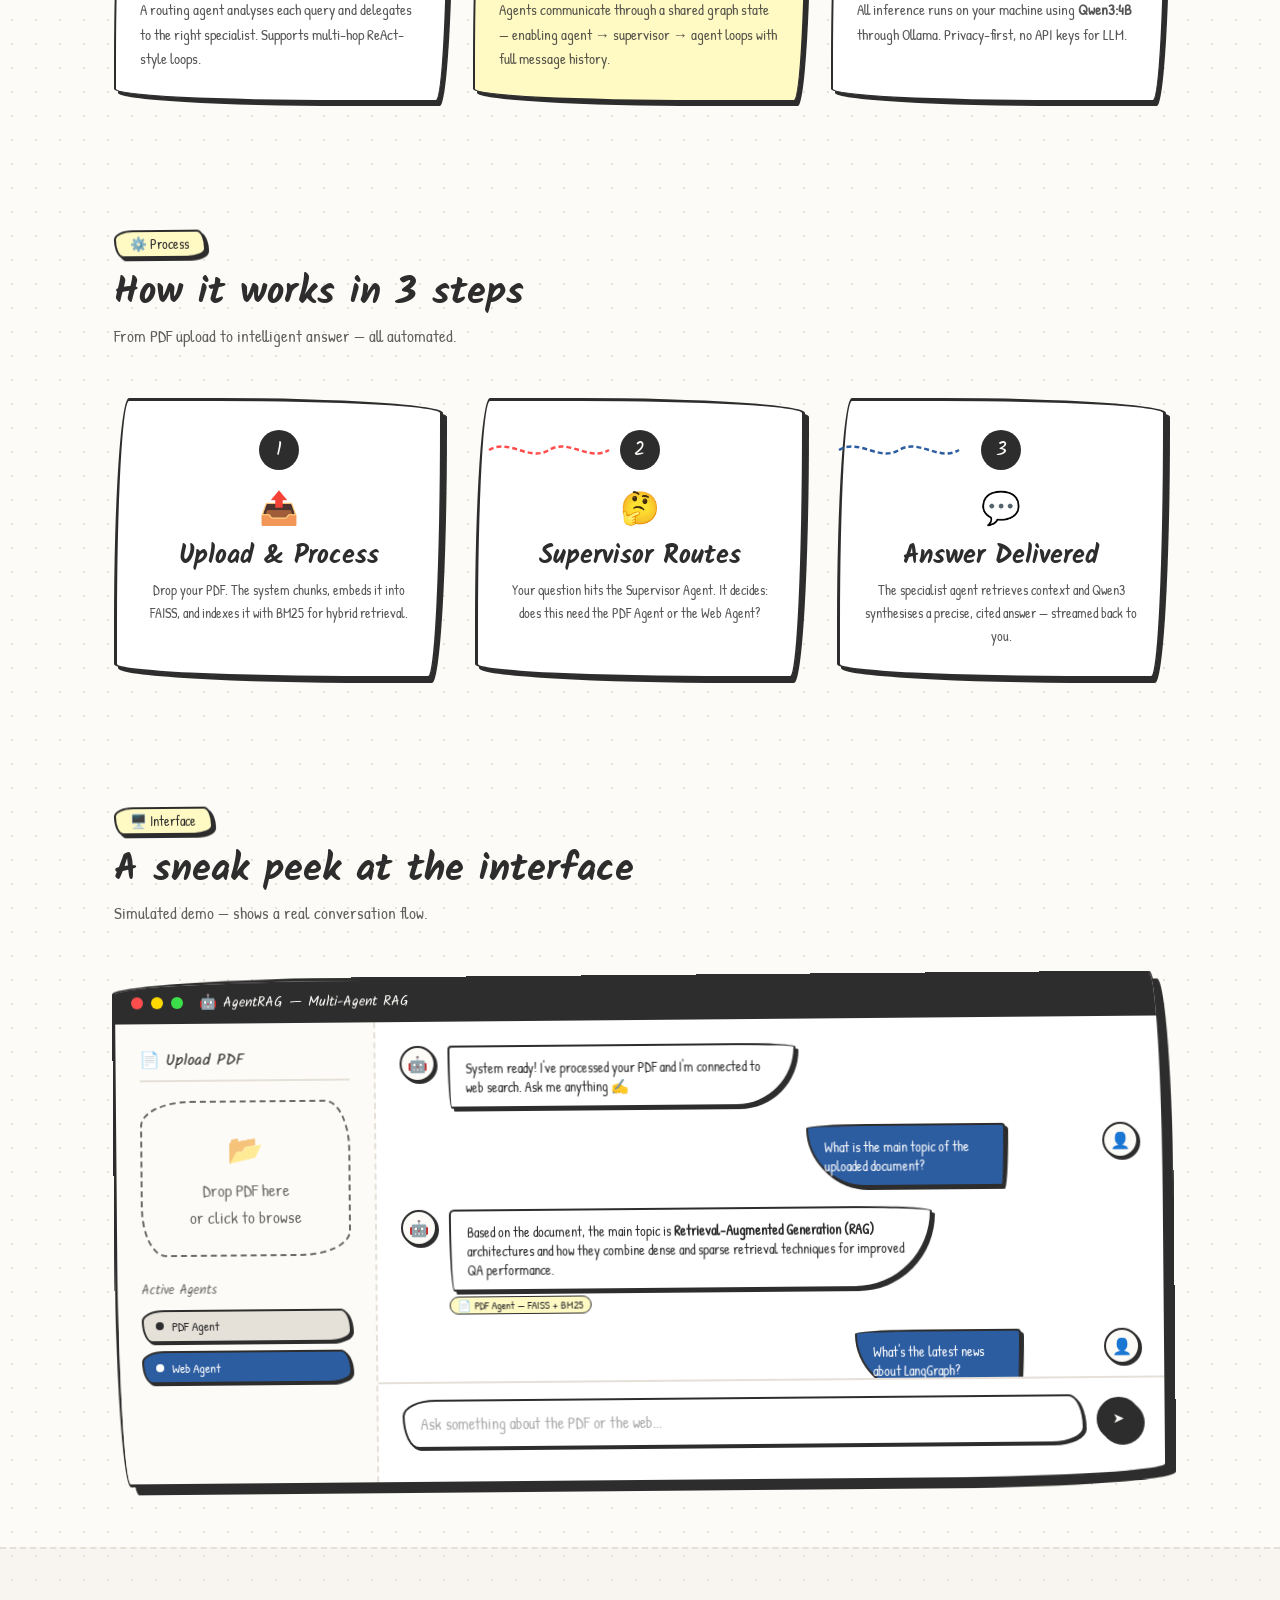
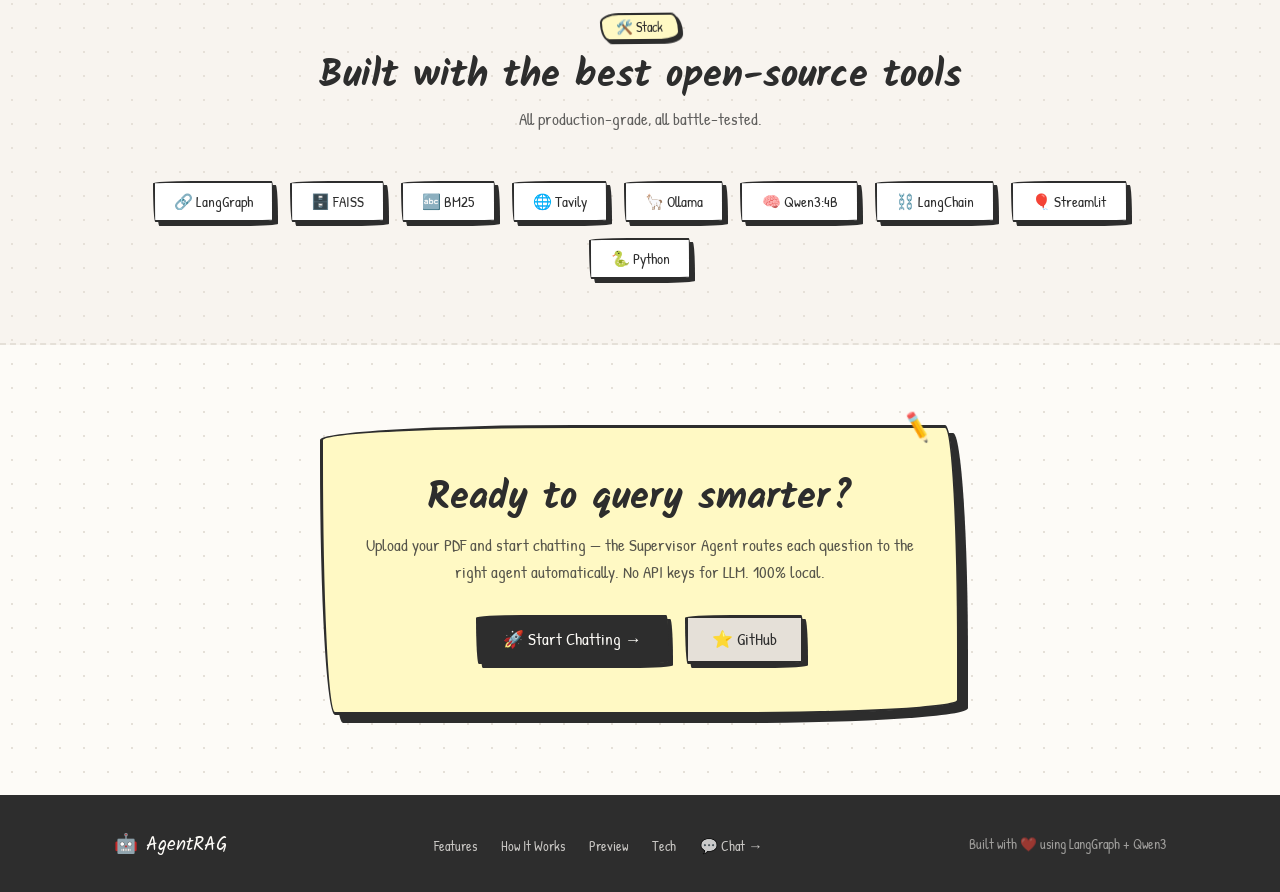
==== commit fef29a64: "adding frontend and landing page" ====
--- a/frontend/index.html
+++ b/frontend/index.html
@@ -28,8 +28,8 @@
             <li><a href="#preview">Preview</a></li>
             <li><a href="#tech">Tech Stack</a></li>
             <li>
-              <a href="http://localhost:8501" id="nav-launch-btn" class="nav-cta" target="_blank" rel="noopener">
-                Launch App ↗
+              <a href="chat.html" id="nav-launch-btn" class="nav-cta">
+                💬 Try it free
               </a>
             </li>
           </ul>
@@ -68,8 +68,8 @@
             </p>
 
             <div class="hero-actions">
-              <a href="http://localhost:8501" id="hero-launch-btn" class="btn btn-primary" target="_blank" rel="noopener">
-                🚀 Launch App
+              <a href="chat.html" id="hero-launch-btn" class="btn btn-primary">
+                🚀 Try it now →
               </a>
               <a href="#how-it-works" class="btn btn-secondary" id="hero-learn-btn">
                 How it works ↓
@@ -422,12 +422,12 @@
           <div class="cta-scribble" aria-hidden="true">✏️</div>
           <h2 id="cta-heading">Ready to query smarter?</h2>
           <p>
-            Launch the Streamlit app, upload your PDF, and start asking — the agents handle the rest.
-            No API keys for LLM. No rate limits. 100% local.
+            Upload your PDF and start chatting — the Supervisor Agent routes each question
+            to the right agent automatically. No API keys for LLM. 100% local.
           </p>
           <div style="display:flex;gap:1rem;flex-wrap:wrap;justify-content:center;">
-            <a href="http://localhost:8501" id="cta-launch-btn" class="btn btn-primary" target="_blank" rel="noopener">
-              🚀 Launch Streamlit App
+            <a href="chat.html" id="cta-launch-btn" class="btn btn-primary">
+              🚀 Start Chatting →
             </a>
             <a href="https://github.com" id="cta-github-btn" class="btn btn-secondary" target="_blank" rel="noopener">
               ⭐ GitHub
@@ -452,7 +452,7 @@
           <li><a href="#how-it-works">How It Works</a></li>
           <li><a href="#preview">Preview</a></li>
           <li><a href="#tech">Tech</a></li>
-          <li><a href="http://localhost:8501" target="_blank" rel="noopener">Launch App ↗</a></li>
+          <li><a href="chat.html">💬 Chat →</a></li>
         </ul>
 
         <p class="footer-copy">Built with ❤️ using LangGraph + Qwen3</p>
